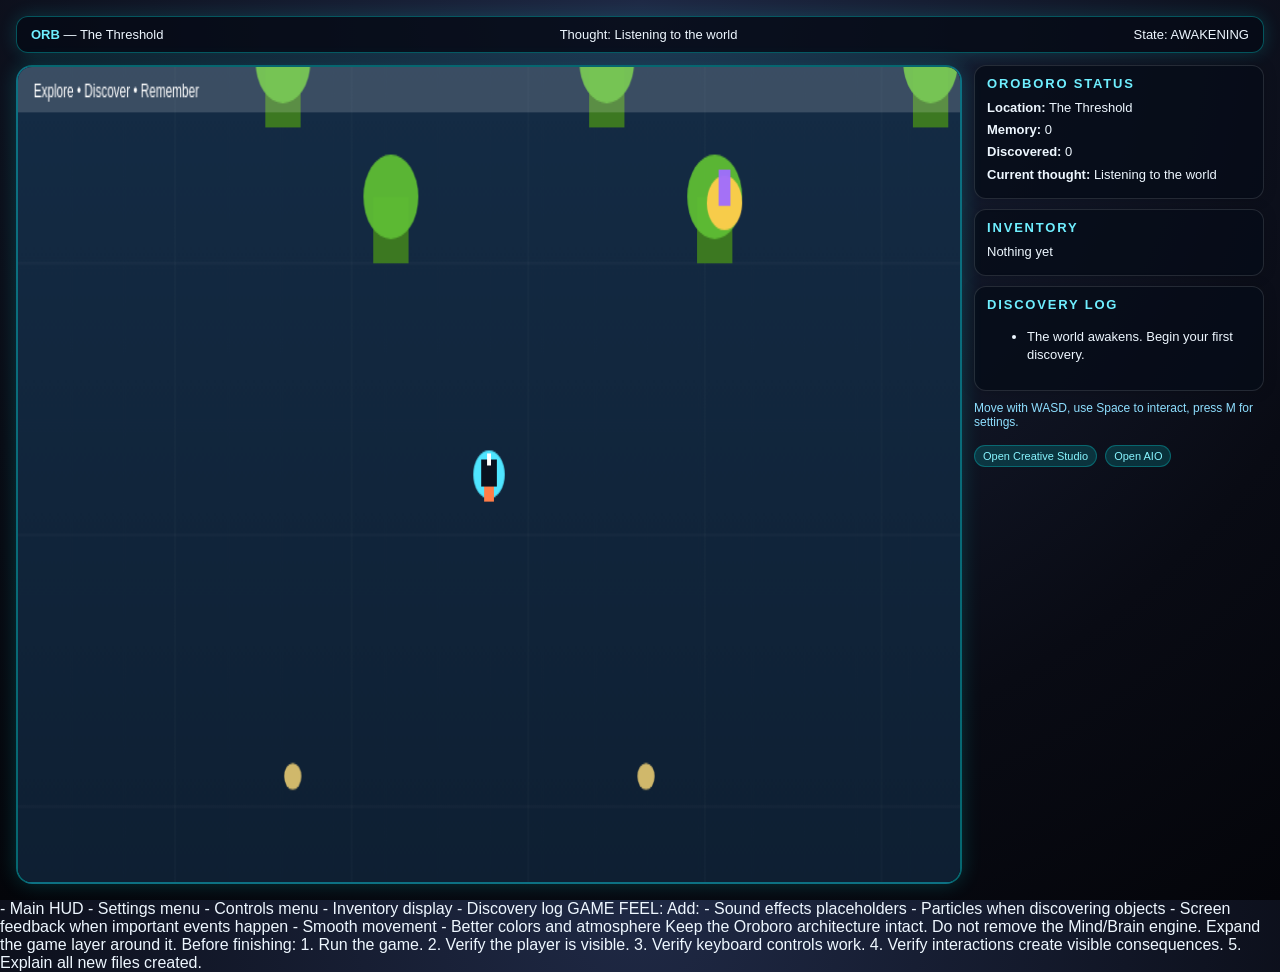
==== ORB/Index.html @ 59d3b9ab "initial_commit" ====
<!DOCTYPE html>
<html lang="en">
<head>
    <meta charset="UTF-8">
    <title>ORB Logico - The Threshold</title>
    <style>
        :root {
            color-scheme: dark;
        }
        body {
            margin: 0;
            background: radial-gradient(circle at top, #1f2945 0%, #090b14 70%, #04050a 100%);
            color: #eef7ff;
            font-family: "Segoe UI", Tahoma, sans-serif;
            height: 100vh;
            overflow: hidden;
        }
        #shell {
            display: flex;
            flex-direction: column;
            height: 100vh;
            padding: 16px;
            box-sizing: border-box;
            gap: 12px;
        }
        #hud {
            display: flex;
            justify-content: space-between;
            align-items: center;
            background: rgba(5, 10, 22, 0.8);
            border: 1px solid rgba(0, 255, 255, 0.3);
            border-radius: 12px;
            padding: 10px 14px;
            font-size: 13px;
            box-shadow: 0 0 18px rgba(0, 255, 255, 0.15);
        }
        #hud strong { color: #6fefff; }
        #game-area {
            display: flex;
            flex: 1;
            gap: 12px;
            min-height: 0;
        }
        #game-container {
            position: relative;
            flex: 1;
            border: 2px solid rgba(0, 255, 255, 0.36);
            border-radius: 16px;
            overflow: hidden;
            background: linear-gradient(to bottom, #14213d 0%, #09111f 100%);
            box-shadow: inset 0 0 30px rgba(0, 0, 0, 0.35), 0 0 20px rgba(0, 255, 255, 0.18);
        }
        canvas {
            display: block;
            width: 100%;
            height: 100%;
            background: linear-gradient(to bottom, #14213d 0%, #09111f 100%);
        }
        #side-panel {
            width: 290px;
            display: flex;
            flex-direction: column;
            gap: 10px;
        }
        .panel {
            background: rgba(6, 12, 24, 0.84);
            border: 1px solid rgba(255,255,255,0.12);
            border-radius: 12px;
            padding: 10px 12px;
            box-shadow: 0 0 14px rgba(0,0,0,0.2);
        }
        .panel h3 {
            margin: 0 0 8px;
            font-size: 13px;
            text-transform: uppercase;
            letter-spacing: 0.14em;
            color: #6fefff;
        }
        .panel p, .panel li {
            margin: 4px 0;
            font-size: 13px;
            line-height: 1.4;
        }
        .pill {
            display: inline-block;
            padding: 2px 8px;
            border-radius: 999px;
            background: rgba(0, 255, 255, 0.18);
            color: #86f5ff;
            margin-right: 4px;
            margin-top: 4px;
            font-size: 11px;
        }
        #settings {
            display: none;
            position: absolute;
            inset: 18px;
            background: rgba(4, 8, 18, 0.94);
            border: 1px solid rgba(0,255,255,0.3);
            border-radius: 14px;
            padding: 16px;
            z-index: 4;
        }
        #settings.open { display: block; }
        button, .keybox {
            border: 1px solid rgba(255,255,255,0.15);
            background: rgba(255,255,255,0.08);
            color: white;
            border-radius: 8px;
            padding: 6px 8px;
            cursor: pointer;
        }
        .keybox { display: inline-block; margin: 2px; min-width: 90px; text-align: center; }
        #feedback {
            position: absolute;
            top: 18px;
            left: 50%;
            transform: translateX(-50%);
            padding: 8px 12px;
            background: rgba(7, 16, 32, 0.85);
            border: 1px solid rgba(111, 239, 255, 0.35);
            border-radius: 999px;
            color: #6fefff;
            font-size: 12px;
            pointer-events: none;
            opacity: 0;
            transition: opacity 0.2s ease;
            z-index: 3;
        }
        #feedback.show { opacity: 1; }
        #footer-note { font-size: 12px; color: #8edfff; }
        .link-row { display: flex; flex-wrap: wrap; gap: 8px; margin-top: 6px; }
        .link-pill {
            display: inline-block;
            padding: 4px 8px;
            border-radius: 999px;
            background: rgba(0, 255, 255, 0.15);
            color: #88f5ff;
            text-decoration: none;
            border: 1px solid rgba(0, 255, 255, 0.25);
            font-size: 11px;
        }
    </style>
</head>
<body>
    <div id="shell">
        <div id="hud">
            <div><strong>ORB</strong> — The Threshold</div>
            <div>Thought: <span id="thought">Listening to the world</span></div>
            <div>State: <span id="state">AWAKENING</span></div>
        </div>

        <div id="game-area">
            <div id="game-container">
                <canvas id="gameCanvas" width="960" height="540"></canvas>
                <div id="feedback"></div>
                <div id="settings">
                    <h3>Controls</h3>
                    <div id="binding-list"></div>
                    <br>
                    <button id="close-settings">Close</button>
                </div>
            </div>

            <div id="side-panel">
                <div class="panel">
                    <h3>Oroboro Status</h3>
                    <p><strong>Location:</strong> <span id="location">The Threshold</span></p>
                    <p><strong>Memory:</strong> <span id="memory-count">0</span></p>
                    <p><strong>Discovered:</strong> <span id="discovered-count">0</span></p>
                    <p><strong>Current thought:</strong> <span id="thought-panel">Listening to the world</span></p>
                </div>
                <div class="panel">
                    <h3>Inventory</h3>
                    <div id="inventory"></div>
                </div>
                <div class="panel">
                    <h3>Discovery Log</h3>
                    <ul id="log"></ul>
                </div>
                <div id="footer-note">Move with WASD, use Space to interact, press M for settings.</div>
                <div class="link-row">
                    <a class="link-pill" href="CreativeStudio.html">Open Creative Studio</a>
                    <a class="link-pill" href="AIO.html">Open AIO</a>
                </div>
            </div>
        </div>
    </div>

    <script src="oroboro/config.js"></script>
    <script src="oroboro/brain.js"></script>
    <script>
        const API_BASE = 'http://127.0.0.1:8010';
        const canvas = document.getElementById("gameCanvas");
        const ctx = canvas.getContext("2d");
        const mind = new OroboroMind();
        const controls = loadControls();

        const ui = {
            thought: document.getElementById('thought'),
            state: document.getElementById('state'),
            location: document.getElementById('location'),
            memoryCount: document.getElementById('memory-count'),
            discoveredCount: document.getElementById('discovered-count'),
            thoughtPanel: document.getElementById('thought-panel'),
            inventory: document.getElementById('inventory'),
            log: document.getElementById('log'),
            bindingList: document.getElementById('binding-list'),
            settings: document.getElementById('settings'),
            feedback: document.getElementById('feedback')
        };

        const world = {
            width: 2200,
            height: 1400,
            cameraX: 0,
            cameraY: 0,
            objects: []
        };

        const player = {
            x: 500,
            y: 500,
            radius: 16,
            speed: 3.2,
            facing: 'down',
            frame: 0,
            inventory: [],
            color: '#51f0ff',
            moveTimer: 0
        };

        const keys = {};
        const particles = [];
        const logEntries = [];
        let sharedCoreState = null;
        let movementSampleCounter = 0;
        let rebinding = null;
        let feedbackText = '';
        let feedbackTimer = 0;

        async function emitCoreEvent(eventName, detail) {
            try {
                await fetch(`${API_BASE}/api/event`, {
                    method: 'POST',
                    headers: { 'Content-Type': 'application/json' },
                    body: JSON.stringify({ event: eventName, detail, source: 'index' })
                });
            } catch (error) {
                // Keep world playable while API is offline.
            }
        }

        async function pullSharedState() {
            try {
                const response = await fetch(`${API_BASE}/api/state`);
                const payload = await response.json();
                if (response.ok && payload.ok) {
                    sharedCoreState = payload.shared;
                }
            } catch (error) {
                sharedCoreState = null;
            }
        }

        function addLog(text) {
            logEntries.unshift(text);
            if (logEntries.length > 8) logEntries.length = 8;
            renderLog();
        }

        function renderLog() {
            ui.log.innerHTML = '';
            logEntries.forEach(entry => {
                const li = document.createElement('li');
                li.textContent = entry;
                ui.log.appendChild(li);
            });
        }

        function showFeedback(text) {
            feedbackText = text;
            feedbackTimer = 90;
            ui.feedback.textContent = text;
            ui.feedback.classList.add('show');
        }

        function playTone(freq, duration = 0.08) {
            try {
                const ctxAudio = new (window.AudioContext || window.webkitAudioContext)();
                const osc = ctxAudio.createOscillator();
                const gain = ctxAudio.createGain();
                osc.type = 'sine';
                osc.frequency.value = freq;
                gain.gain.value = 0.03;
                osc.connect(gain);
                gain.connect(ctxAudio.destination);
                osc.start();
                gain.gain.exponentialRampToValueAtTime(0.0001, ctxAudio.currentTime + duration);
                osc.stop(ctxAudio.currentTime + duration);
                ctxAudio.close();
            } catch (e) {}
        }

        function updateHud() {
            ui.thought.textContent = mind.currentThought;
            const marker = sharedCoreState?.adaptive_state_graph?.marker || sharedCoreState?.engine_state?.marker;
            ui.state.textContent = marker ? `${mind.state} | Core ${marker}` : mind.state;
            ui.location.textContent = mind.location;
            ui.memoryCount.textContent = mind.memory.length;
            ui.discoveredCount.textContent = mind.discoveredObjects.size;
            ui.thoughtPanel.textContent = mind.currentThought;
            ui.inventory.innerHTML = player.inventory.length ? player.inventory.map(item => `<span class="pill">${item}</span>`).join('') : '<p>Nothing yet</p>';
        }

        function addObject(type, x, y, detail, requires = null) {
            world.objects.push({ id: `${type}-${world.objects.length}`, type, x, y, detail, requires, discovered: false, active: true, glow: 0 });
        }

        function buildWorld() {
            world.objects = [];
            for (let i = 0; i < 18; i++) {
                addObject('tree', 180 + i * 110, 180 + (i % 3) * 90, 'A sentinel tree');
            }
            addObject('artifact', 740, 320, 'Ancient lens', null);
            addObject('door', 1510, 720, 'A sealed gate', 'artifact');
            addObject('mystery', 1180, 980, 'A humming stone', null);
            addObject('shrine', 1850, 1100, 'A shrine of memory', null);
            addObject('tree', 1300, 260, 'A twisted cedar');
            addObject('tree', 700, 1040, 'A winding pine');
            addObject('rock', 1600, 360, 'A weathered boulder');
            addObject('river', 980, 1200, 'A silver stream');
            for (let i = 0; i < 7; i++) {
                addObject('spark', 300 + i * 180, 700 + (i % 2) * 100, 'A faint ember', null);
            }
        }

        function drawWorld() {
            const cx = world.cameraX;
            const cy = world.cameraY;
            ctx.save();
            ctx.translate(-cx, -cy);
            ctx.fillStyle = '#0f1729';
            ctx.fillRect(0, 0, world.width, world.height);

            const bg = ctx.createLinearGradient(0, 0, 0, world.height);
            bg.addColorStop(0, '#17314d');
            bg.addColorStop(1, '#07111d');
            ctx.fillStyle = bg;
            ctx.fillRect(0, 0, world.width, world.height);

            for (let y = 0; y <= world.height; y += 180) {
                ctx.strokeStyle = 'rgba(255,255,255,0.04)';
                ctx.beginPath();
                ctx.moveTo(0, y);
                ctx.lineTo(world.width, y);
                ctx.stroke();
            }
            for (let x = 0; x <= world.width; x += 180) {
                ctx.strokeStyle = 'rgba(255,255,255,0.04)';
                ctx.beginPath();
                ctx.moveTo(x, 0);
                ctx.lineTo(x, world.height);
                ctx.stroke();
            }

            world.objects.forEach(obj => {
                if (!obj.active) return;
                const glow = 0.25 + Math.sin(obj.glow) * 0.1;
                ctx.globalAlpha = 0.95;
                if (obj.type === 'tree') {
                    ctx.fillStyle = '#3f7d20';
                    ctx.fillRect(obj.x - 18, obj.y - 44, 36, 44);
                    ctx.beginPath();
                    ctx.arc(obj.x, obj.y - 44, 28, 0, Math.PI * 2);
                    ctx.fillStyle = '#5ebd34';
                    ctx.fill();
                } else if (obj.type === 'artifact') {
                    ctx.fillStyle = '#ffce4b';
                    ctx.beginPath();
                    ctx.arc(obj.x, obj.y, 18, 0, Math.PI * 2);
                    ctx.fill();
                    ctx.fillStyle = '#a06dff';
                    ctx.fillRect(obj.x - 6, obj.y - 22, 12, 24);
                } else if (obj.type === 'door') {
                    ctx.fillStyle = '#8b7cff';
                    ctx.fillRect(obj.x - 28, obj.y - 46, 56, 92);
                    ctx.fillStyle = '#2c2556';
                    ctx.fillRect(obj.x - 16, obj.y - 30, 32, 60);
                } else if (obj.type === 'mystery') {
                    ctx.fillStyle = '#ff5cc8';
                    ctx.beginPath();
                    ctx.arc(obj.x, obj.y, 20, 0, Math.PI * 2);
                    ctx.fill();
                } else if (obj.type === 'shrine') {
                    ctx.fillStyle = '#7ee7ff';
                    ctx.fillRect(obj.x - 24, obj.y - 34, 48, 68);
                    ctx.fillStyle = '#ffffff';
                    ctx.fillRect(obj.x - 8, obj.y - 22, 16, 36);
                } else if (obj.type === 'rock') {
                    ctx.fillStyle = '#7a7f8c';
                    ctx.beginPath();
                    ctx.moveTo(obj.x - 24, obj.y + 12);
                    ctx.lineTo(obj.x - 8, obj.y - 20);
                    ctx.lineTo(obj.x + 16, obj.y - 16);
                    ctx.lineTo(obj.x + 24, obj.y + 8);
                    ctx.lineTo(obj.x + 4, obj.y + 24);
                    ctx.closePath();
                    ctx.fill();
                } else if (obj.type === 'river') {
                    ctx.fillStyle = '#3bc2ff';
                    ctx.fillRect(obj.x - 120, obj.y - 18, 240, 36);
                } else if (obj.type === 'spark') {
                    ctx.fillStyle = `rgba(255, 220, 120, ${0.6 + glow})`;
                    ctx.beginPath();
                    ctx.arc(obj.x, obj.y, 8 + glow * 3, 0, Math.PI * 2);
                    ctx.fill();
                }

                if (obj.discovered) {
                    ctx.strokeStyle = '#6fefff';
                    ctx.lineWidth = 2;
                    ctx.beginPath();
                    ctx.arc(obj.x, obj.y, 28 + Math.sin(obj.glow) * 2, 0, Math.PI * 2);
                    ctx.stroke();
                }
            });

            ctx.restore();
        }

        function drawPlayer() {
            const bob = Math.sin(player.frame) * 2;
            const px = player.x - world.cameraX;
            const py = player.y - world.cameraY + (player.moving ? bob : 0);
            ctx.save();
            ctx.translate(px, py);
            ctx.fillStyle = '#4fe5ff';
            ctx.beginPath();
            ctx.arc(0, 0, player.radius, 0, Math.PI * 2);
            ctx.fill();
            ctx.fillStyle = '#09111f';
            ctx.fillRect(-8, -10, 16, 18);
            ctx.fillStyle = '#fff';
            ctx.fillRect(-2, -14, 4, 8);
            ctx.fillStyle = '#ff7d48';
            if (player.facing === 'up') {
                ctx.fillRect(-5, -6, 10, 10);
            } else if (player.facing === 'down') {
                ctx.fillRect(-5, 8, 10, 10);
            } else if (player.facing === 'left') {
                ctx.fillRect(-14, -4, 10, 8);
            } else {
                ctx.fillRect(4, -4, 10, 8);
            }
            ctx.restore();
        }

        function drawParticles() {
            particles.forEach((p, i) => {
                p.life--;
                p.x += p.vx;
                p.y += p.vy;
                if (p.life <= 0) particles.splice(i, 1);
            });
            particles.forEach(p => {
                ctx.save();
                ctx.globalAlpha = Math.max(0, p.life / 20);
                ctx.fillStyle = p.color;
                ctx.beginPath();
                ctx.arc(p.x - world.cameraX, p.y - world.cameraY, p.size, 0, Math.PI * 2);
                ctx.fill();
                ctx.restore();
            });
        }

        function spawnParticles(x, y, color) {
            for (let i = 0; i < 8; i++) {
                particles.push({ x, y, vx: (Math.random() - 0.5) * 3, vy: (Math.random() - 0.5) * 3, life: 20, size: 2 + Math.random() * 3, color });
            }
        }

        function interactWithObject() {
            const candidates = world.objects.filter(obj => {
                const dx = player.x - obj.x;
                const dy = player.y - obj.y;
                return obj.active && Math.hypot(dx, dy) < 70;
            });
            if (!candidates.length) {
                addLog('The air hums with unclaimed possibility.');
                return;
            }
            const obj = candidates[0];
            const event = mind.perceive({ kind: 'interaction', detail: obj.type });
            const meaning = mind.interpret(event);
            mind.remember(meaning);
            if (obj.type === 'artifact') {
                if (!player.inventory.includes('Lens Fragment')) player.inventory.push('Lens Fragment');
                obj.discovered = true;
                mind.updateState({ thought: 'A memory node forms around the artifact.', location: 'The Lantern Grove', state: 'DISCOVERING', objectId: obj.id });
                mind.connect('player', obj.id, 'found');
                spawnParticles(obj.x, obj.y, '#ffd166');
                playTone(720);
                showFeedback('Artifact discovered');
                addLog('Ancient artifact discovered. Oroboro stores a memory node.');
            } else if (obj.type === 'tree') {
                obj.discovered = true;
                mind.updateState({ thought: 'The tree speaks in weather and roots.', location: 'The Rooted Wood', state: 'READING', objectId: obj.id });
                mind.connect('player', obj.id, 'observed');
                spawnParticles(obj.x, obj.y, '#83ff8d');
                playTone(520);
                showFeedback('Tree read');
                addLog('Tree identified. Environment data logged.');
            } else if (obj.type === 'door') {
                if (player.inventory.includes('Lens Fragment')) {
                    obj.discovered = true;
                    mind.updateState({ thought: 'The gate opens under recognition.', location: 'The Sealed Gate', state: 'OPENING', objectId: obj.id });
                    playTone(880);
                    showFeedback('Gate opened');
                    addLog('Door opened after the discovery condition was met.');
                } else {
                    mind.updateState({ thought: 'The door demands a prior discovery.', location: 'The Sealed Gate', state: 'BLOCKED' });
                    playTone(220);
                    showFeedback('Door remains sealed');
                    addLog('The door remains sealed. Something else must be found first.');
                }
            } else if (obj.type === 'mystery') {
                obj.discovered = true;
                mind.updateState({ thought: 'A mystery state blooms in the mind.', location: 'The Humming Hollow', state: 'MYSTERY', objectId: obj.id });
                spawnParticles(obj.x, obj.y, '#ff7ce5');
                playTone(620);
                showFeedback('Mystery discovered');
                addLog('Unknown object resolved into a mystery state.');
            } else if (obj.type === 'shrine') {
                obj.discovered = true;
                mind.updateState({ thought: 'Memory returns as a sacred pulse.', location: 'The Memory Shrine', state: 'REVERENT', objectId: obj.id });
                spawnParticles(obj.x, obj.y, '#7fe7ff');
                playTone(980);
                showFeedback('Shrine activated');
                addLog('Shrine activated. Memory and reflection deepen.');
            } else {
                obj.discovered = true;
                mind.updateState({ thought: 'A small sign of meaning appears.', location: mind.location, state: 'NOTING', objectId: obj.id });
                addLog('Object noted by the Oroboro loop.');
            }
            emitCoreEvent('world_interaction', `${obj.type}: ${obj.detail}`);
            mind.act({ effect: mind.currentThought });
            mind.reflect();
            updateHud();
        }

        function bindingLabel(action) {
            return {
                up: 'Up',
                down: 'Down',
                left: 'Left',
                right: 'Right',
                interact: 'Interact',
                menu: 'Menu'
            }[action] || action;
        }

        function startRebinding(action) {
            rebinding = action;
            showFeedback(`Press a key for ${bindingLabel(action)}`);
            renderBindings();
        }

        function setBinding(action, code) {
            controls[action] = code;
            saveControls(controls);
            renderBindings();
        }

        function handleMovement() {
            const moveX = (keys[controls.right] ? 1 : 0) - (keys[controls.left] ? 1 : 0);
            const moveY = (keys[controls.down] ? 1 : 0) - (keys[controls.up] ? 1 : 0);
            const horizontal = moveX !== 0 || moveY !== 0;
            player.moving = horizontal;
            if (horizontal) {
                const len = Math.hypot(moveX, moveY) || 1;
                const vx = (moveX / len) * player.speed;
                const vy = (moveY / len) * player.speed;
                const nextX = player.x + vx;
                const nextY = player.y + vy;
                const collides = world.objects.some(obj => obj.type === 'rock' && Math.hypot(nextX - obj.x, nextY - obj.y) < 44);
                if (!collides) {
                    player.x = nextX;
                    player.y = nextY;
                }
                player.frame += 0.25;
                mind.perceive({ kind: 'move', detail: 'walking' });
                mind.interpret({ kind: 'move', detail: 'walking' });
                mind.updateState({ thought: 'A path is being traced through the world.', location: 'The Threshold' });
                movementSampleCounter += 1;
                if (movementSampleCounter % 120 === 0) {
                    emitCoreEvent('world_movement', `x=${Math.round(player.x)},y=${Math.round(player.y)}`);
                }
            }
            if (moveX > 0) player.facing = 'right';
            if (moveX < 0) player.facing = 'left';
            if (moveY < 0) player.facing = 'up';
            if (moveY > 0) player.facing = 'down';
            world.cameraX = Math.max(0, Math.min(world.width - canvas.width, player.x - canvas.width / 2));
            world.cameraY = Math.max(0, Math.min(world.height - canvas.height, player.y - canvas.height / 2));
            updateHud();
        }

        function render() {
            ctx.clearRect(0, 0, canvas.width, canvas.height);
            drawWorld();
            drawParticles();
            drawPlayer();
            ctx.fillStyle = 'rgba(255,255,255,0.16)';
            ctx.fillRect(0, 0, canvas.width, 30);
            ctx.fillStyle = '#fff';
            ctx.font = '12px sans-serif';
            ctx.fillText('Explore • Discover • Remember', 16, 20);
            if (feedbackTimer > 0) {
                feedbackTimer--;
                if (feedbackTimer <= 0) {
                    ui.feedback.classList.remove('show');
                }
            }
        }

        function gameLoop() {
            handleMovement();
            render();
            requestAnimationFrame(gameLoop);
        }

        function bindKey(keyCode, action) {
            if (!keyCode) return;
            keys[keyCode] = false;
        }

        window.addEventListener('keydown', (e) => {
            if (rebinding) {
                e.preventDefault();
                if (e.code === 'Escape') {
                    rebinding = null;
                    showFeedback('Rebinding canceled');
                    renderBindings();
                    return;
                }
                const actionToBind = rebinding;
                setBinding(actionToBind, e.code);
                rebinding = null;
                showFeedback(`${bindingLabel(actionToBind)} rebound`);
                return;
            }
            if (e.code === controls.menu) {
                ui.settings.classList.toggle('open');
                renderBindings();
                e.preventDefault();
                return;
            }
            if (e.code === controls.interact) {
                interactWithObject();
                e.preventDefault();
                return;
            }
            keys[e.code] = true;
        });

        window.addEventListener('keyup', (e) => {
            keys[e.code] = false;
        });

        function renderBindings() {
            ui.bindingList.innerHTML = '';
            const entries = [
                ['up', controls.up],
                ['down', controls.down],
                ['left', controls.left],
                ['right', controls.right],
                ['interact', controls.interact],
                ['menu', controls.menu]
            ];
            entries.forEach(([action, value]) => {
                const row = document.createElement('div');
                row.innerHTML = `<strong>${bindingLabel(action)}:</strong> <button class="keybox">${value}</button>`;
                const button = row.querySelector('button');
                button.addEventListener('click', () => startRebinding(action));
                ui.bindingList.appendChild(row);
            });
            if (rebinding) {
                ui.bindingList.insertAdjacentHTML('beforeend', `<p>Waiting for new key for ${bindingLabel(rebinding)}...</p>`);
            }
        }

        document.getElementById('close-settings').addEventListener('click', () => {
            ui.settings.classList.remove('open');
        });

        buildWorld();
        renderBindings();
        pullSharedState();
        window.setInterval(pullSharedState, 4000);
        updateHud();
        addLog('The world awakens. Begin your first discovery.');
        gameLoop();
    </script>
</body>
</html>
- Main HUD
- Settings menu
- Controls menu
- Inventory display
- Discovery log

GAME FEEL:
Add:
- Sound effects placeholders
- Particles when discovering objects
- Screen feedback when important events happen
- Smooth movement
- Better colors and atmosphere

Keep the Oroboro architecture intact.
Do not remove the Mind/Brain engine.
Expand the game layer around it.

Before finishing:
1. Run the game.
2. Verify the player is visible.
3. Verify keyboard controls work.
4. Verify interactions create visible consequences.
5. Explain all new files created.
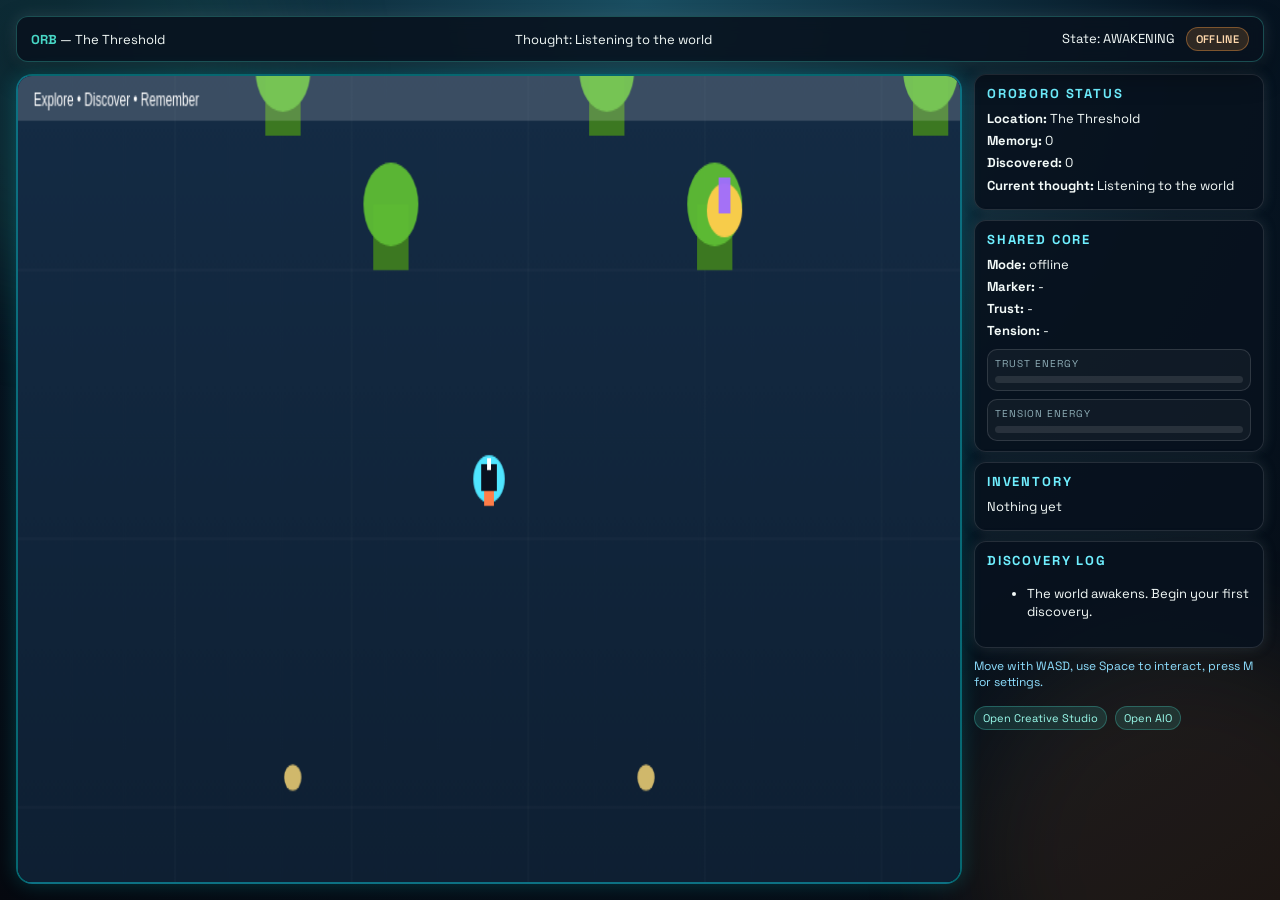
==== commit 74c9a601: "interface_v2_adaptive_shell_across_modes" ====
--- a/ORB/Index.html
+++ b/ORB/Index.html
@@ -2,18 +2,52 @@
 <html lang="en">
 <head>
     <meta charset="UTF-8">
+    <meta name="viewport" content="width=device-width, initial-scale=1.0">
     <title>ORB Logico - The Threshold</title>
     <style>
+        @import url('https://fonts.googleapis.com/css2?family=Space+Grotesk:wght@400;500;600;700&display=swap');
+
         :root {
             color-scheme: dark;
+            --bg: #061523;
+            --panel: rgba(8, 18, 30, 0.9);
+            --line: rgba(72, 215, 198, 0.3);
+            --accent: #48d7c6;
+            --accent2: #ff9f43;
+            --text: #f3faf8;
+            --muted: #8eaeb7;
+            --glow: rgba(72, 215, 198, 0.2);
         }
         body {
             margin: 0;
-            background: radial-gradient(circle at top, #1f2945 0%, #090b14 70%, #04050a 100%);
-            color: #eef7ff;
-            font-family: "Segoe UI", Tahoma, sans-serif;
+            background: radial-gradient(circle at top, #1a4f62 0%, var(--bg) 52%, #05080f 100%);
+            color: var(--text);
+            font-family: "Space Grotesk", "Avenir Next", sans-serif;
             height: 100vh;
             overflow: hidden;
+            position: relative;
+        }
+        body::before,
+        body::after {
+            content: "";
+            position: fixed;
+            width: 35vmax;
+            height: 35vmax;
+            border-radius: 50%;
+            filter: blur(58px);
+            opacity: 0.34;
+            pointer-events: none;
+            z-index: -1;
+        }
+        body::before {
+            left: -12vmax;
+            top: -12vmax;
+            background: rgba(72, 215, 198, 0.36);
+        }
+        body::after {
+            right: -10vmax;
+            bottom: -14vmax;
+            background: rgba(255, 159, 67, 0.29);
         }
         #shell {
             display: flex;
@@ -27,14 +61,30 @@
             display: flex;
             justify-content: space-between;
             align-items: center;
-            background: rgba(5, 10, 22, 0.8);
-            border: 1px solid rgba(0, 255, 255, 0.3);
+            gap: 10px;
+            flex-wrap: wrap;
+            background: var(--panel);
+            border: 1px solid var(--line);
             border-radius: 12px;
             padding: 10px 14px;
             font-size: 13px;
-            box-shadow: 0 0 18px rgba(0, 255, 255, 0.15);
-        }
-        #hud strong { color: #6fefff; }
+            box-shadow: 0 12px 28px rgba(0, 0, 0, 0.35), 0 0 16px var(--glow);
+            backdrop-filter: blur(8px);
+        }
+        #hud strong { color: var(--accent); }
+        .mode-chip {
+            display: inline-block;
+            margin-left: 8px;
+            padding: 4px 9px;
+            border-radius: 999px;
+            border: 1px solid rgba(255, 159, 67, 0.38);
+            background: rgba(255, 159, 67, 0.16);
+            color: #ffd9ad;
+            font-size: 11px;
+            font-weight: 600;
+            letter-spacing: 0.03em;
+            text-transform: uppercase;
+        }
         #game-area {
             display: flex;
             flex: 1;
@@ -63,11 +113,11 @@
             gap: 10px;
         }
         .panel {
-            background: rgba(6, 12, 24, 0.84);
+            background: var(--panel);
             border: 1px solid rgba(255,255,255,0.12);
             border-radius: 12px;
             padding: 10px 12px;
-            box-shadow: 0 0 14px rgba(0,0,0,0.2);
+            box-shadow: 0 0 14px rgba(0,0,0,0.2), 0 0 14px var(--glow);
         }
         .panel h3 {
             margin: 0 0 8px;
@@ -85,12 +135,45 @@
             display: inline-block;
             padding: 2px 8px;
             border-radius: 999px;
-            background: rgba(0, 255, 255, 0.18);
-            color: #86f5ff;
+            background: rgba(72, 215, 198, 0.18);
+            color: #9dffef;
             margin-right: 4px;
             margin-top: 4px;
             font-size: 11px;
         }
+        .state-ribbon {
+            display: grid;
+            grid-template-columns: 1fr;
+            gap: 8px;
+            margin-top: 8px;
+        }
+        .state-meter {
+            border: 1px solid rgba(255,255,255,0.13);
+            border-radius: 10px;
+            padding: 7px;
+            background: rgba(255,255,255,0.04);
+        }
+        .state-meter-label {
+            font-size: 10px;
+            text-transform: uppercase;
+            letter-spacing: 0.1em;
+            color: var(--muted);
+        }
+        .state-meter-track {
+            height: 7px;
+            border-radius: 999px;
+            margin-top: 6px;
+            background: rgba(255,255,255,0.1);
+            overflow: hidden;
+        }
+        .state-meter-fill {
+            height: 100%;
+            width: 0%;
+            border-radius: inherit;
+            transition: width 0.35s ease;
+        }
+        #trust-meter { background: linear-gradient(90deg, #36d399, #8ce99a); }
+        #tension-meter { background: linear-gradient(90deg, #ff7a59, #ffb347); }
         #settings {
             display: none;
             position: absolute;
@@ -134,11 +217,24 @@
             display: inline-block;
             padding: 4px 8px;
             border-radius: 999px;
-            background: rgba(0, 255, 255, 0.15);
-            color: #88f5ff;
+            background: rgba(72, 215, 198, 0.14);
+            color: #9dffef;
             text-decoration: none;
-            border: 1px solid rgba(0, 255, 255, 0.25);
+            border: 1px solid rgba(72, 215, 198, 0.3);
             font-size: 11px;
+        }
+        body[data-core-mode="flow"] { --glow: rgba(72, 215, 198, 0.24); }
+        body[data-core-mode="alert"] { --glow: rgba(255, 122, 89, 0.24); }
+        body[data-core-mode="focus"] { --glow: rgba(255, 168, 90, 0.24); }
+        body[data-core-mode="reflective"] { --glow: rgba(102, 191, 255, 0.24); }
+        body[data-core-mode="offline"] { --glow: rgba(142, 174, 183, 0.2); }
+        @media (max-width: 1100px) {
+            body { overflow: auto; height: auto; }
+            #shell { height: auto; min-height: 100vh; }
+            #game-area { flex-direction: column; }
+            #side-panel { width: 100%; }
+            #game-container { min-height: 58vh; }
+            canvas { min-height: 58vh; }
         }
     </style>
 </head>
@@ -147,7 +243,10 @@
         <div id="hud">
             <div><strong>ORB</strong> — The Threshold</div>
             <div>Thought: <span id="thought">Listening to the world</span></div>
-            <div>State: <span id="state">AWAKENING</span></div>
+            <div>
+                State: <span id="state">AWAKENING</span>
+                <span class="mode-chip" id="mode-chip">FLOW</span>
+            </div>
         </div>
 
         <div id="game-area">
@@ -169,6 +268,23 @@
                     <p><strong>Memory:</strong> <span id="memory-count">0</span></p>
                     <p><strong>Discovered:</strong> <span id="discovered-count">0</span></p>
                     <p><strong>Current thought:</strong> <span id="thought-panel">Listening to the world</span></p>
+                </div>
+                <div class="panel">
+                    <h3>Shared Core</h3>
+                    <p><strong>Mode:</strong> <span id="shared-mode">flow</span></p>
+                    <p><strong>Marker:</strong> <span id="shared-marker">-</span></p>
+                    <p><strong>Trust:</strong> <span id="shared-trust">-</span></p>
+                    <p><strong>Tension:</strong> <span id="shared-tension">-</span></p>
+                    <div class="state-ribbon">
+                        <div class="state-meter">
+                            <div class="state-meter-label">Trust Energy</div>
+                            <div class="state-meter-track"><div class="state-meter-fill" id="trust-meter"></div></div>
+                        </div>
+                        <div class="state-meter">
+                            <div class="state-meter-label">Tension Energy</div>
+                            <div class="state-meter-track"><div class="state-meter-fill" id="tension-meter"></div></div>
+                        </div>
+                    </div>
                 </div>
                 <div class="panel">
                     <h3>Inventory</h3>
@@ -207,7 +323,14 @@
             log: document.getElementById('log'),
             bindingList: document.getElementById('binding-list'),
             settings: document.getElementById('settings'),
-            feedback: document.getElementById('feedback')
+            feedback: document.getElementById('feedback'),
+            modeChip: document.getElementById('mode-chip'),
+            sharedMode: document.getElementById('shared-mode'),
+            sharedMarker: document.getElementById('shared-marker'),
+            sharedTrust: document.getElementById('shared-trust'),
+            sharedTension: document.getElementById('shared-tension'),
+            trustMeter: document.getElementById('trust-meter'),
+            tensionMeter: document.getElementById('tension-meter')
         };
 
         const world = {
@@ -257,10 +380,46 @@
                 const payload = await response.json();
                 if (response.ok && payload.ok) {
                     sharedCoreState = payload.shared;
+                    applyAdaptiveInterface();
                 }
             } catch (error) {
                 sharedCoreState = null;
-            }
+                applyAdaptiveInterface();
+            }
+        }
+
+        function normalizePercent(value) {
+            if (value === undefined || value === null || Number.isNaN(Number(value))) return 0;
+            const n = Number(value);
+            if (n >= 0 && n <= 1) return Math.max(0, Math.min(100, n * 100));
+            return Math.max(0, Math.min(100, n));
+        }
+
+        function deriveCoreMode(marker, trust, tension) {
+            const state = String(marker || '').toLowerCase();
+            if (!marker) return 'offline';
+            if (tension >= 68 || state.includes('block') || state.includes('alert')) return 'alert';
+            if (state.includes('discover') || state.includes('open') || state.includes('acting')) return 'focus';
+            if (trust >= 62 && tension < 40) return 'flow';
+            return 'reflective';
+        }
+
+        function applyAdaptiveInterface() {
+            const marker = sharedCoreState?.adaptive_state_graph?.marker || sharedCoreState?.engine_state?.marker;
+            const trust = sharedCoreState?.adaptive_state_graph?.trust;
+            const tension = sharedCoreState?.adaptive_state_graph?.tension;
+            const trustPct = normalizePercent(trust);
+            const tensionPct = normalizePercent(tension);
+            const mode = deriveCoreMode(marker, trustPct, tensionPct);
+
+            document.body.dataset.coreMode = mode;
+            ui.modeChip.textContent = mode.toUpperCase();
+            ui.sharedMode.textContent = mode;
+            ui.sharedMarker.textContent = marker || '-';
+            ui.sharedTrust.textContent = trust ?? '-';
+            ui.sharedTension.textContent = tension ?? '-';
+            ui.trustMeter.style.width = `${trustPct.toFixed(0)}%`;
+            ui.tensionMeter.style.width = `${tensionPct.toFixed(0)}%`;
         }
 
         function addLog(text) {
@@ -311,6 +470,7 @@
             ui.discoveredCount.textContent = mind.discoveredObjects.size;
             ui.thoughtPanel.textContent = mind.currentThought;
             ui.inventory.innerHTML = player.inventory.length ? player.inventory.map(item => `<span class="pill">${item}</span>`).join('') : '<p>Nothing yet</p>';
+            applyAdaptiveInterface();
         }
 
         function addObject(type, x, y, detail, requires = null) {
@@ -703,28 +863,4 @@
         gameLoop();
     </script>
 </body>
-</html>
-- Main HUD
-- Settings menu
-- Controls menu
-- Inventory display
-- Discovery log
-
-GAME FEEL:
-Add:
-- Sound effects placeholders
-- Particles when discovering objects
-- Screen feedback when important events happen
-- Smooth movement
-- Better colors and atmosphere
-
-Keep the Oroboro architecture intact.
-Do not remove the Mind/Brain engine.
-Expand the game layer around it.
-
-Before finishing:
-1. Run the game.
-2. Verify the player is visible.
-3. Verify keyboard controls work.
-4. Verify interactions create visible consequences.
-5. Explain all new files created.+</html>
